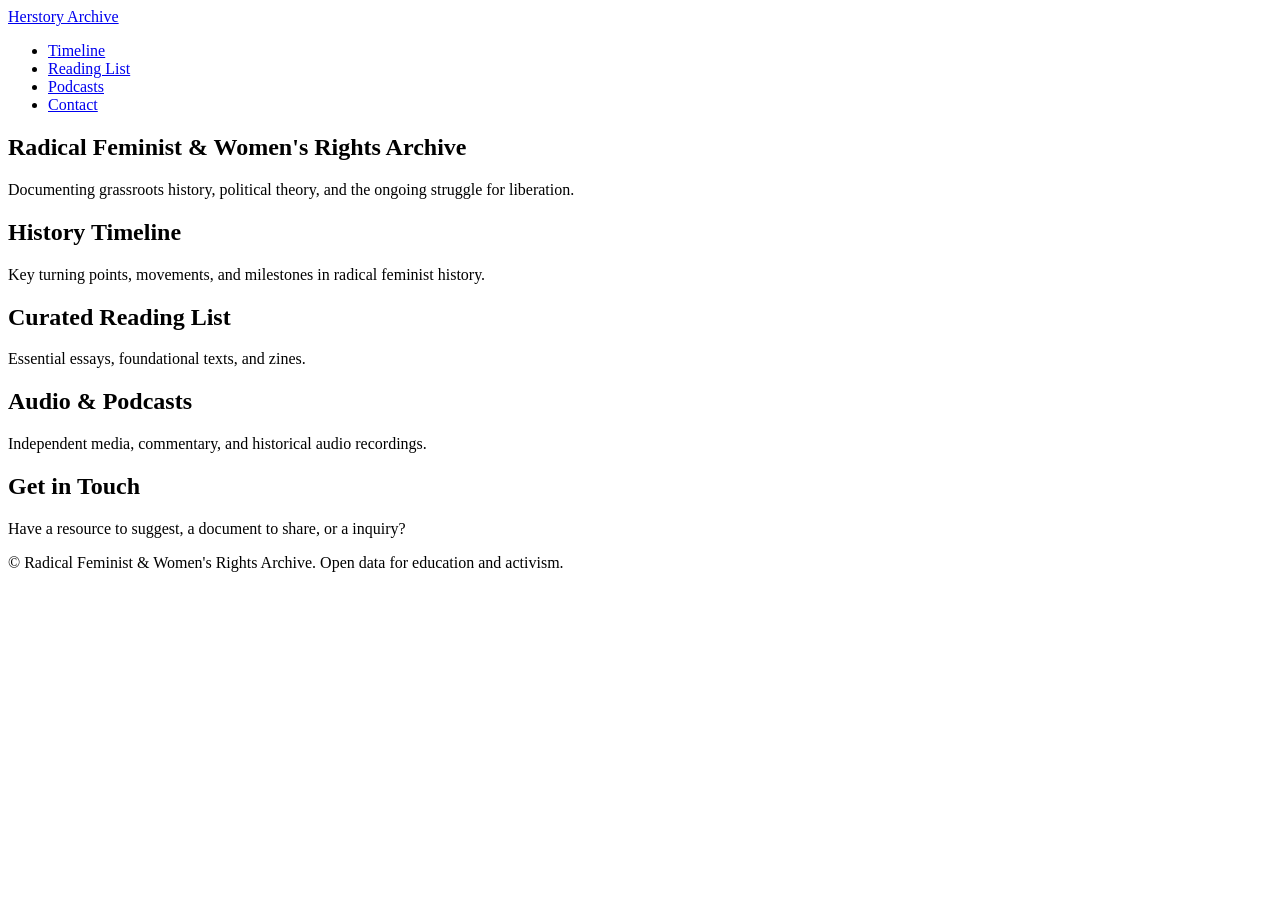
==== index.html @ 82f98882 "Create index.html" ====
<!DOCTYPE html>
<html lang="en">
<head>
  <meta charset="UTF-8">
  <meta name="viewport" content="width=device-width, initial-scale=1.0">
  <title>Radical Feminist & Women's Rights Archive</title>
  <link rel="stylesheet" href="style.css">
  <!-- Google Fonts for Typography -->
  <link rel="preconnect" href="https://fonts.googleapis.com">
  <link rel="preconnect" href="https://fonts.gstatic.com" crossorigin>
  <link href="https://fonts.googleapis.com/css2?family=Merriweather:ital,wght@0,300;0,700;1,300&family=Source+Sans+3:wght@400;600;700&display=swap" rel="stylesheet">
</head>
<body>

  <!-- Navigation Bar -->
  <header class="navbar">
    <div class="nav-container">
      <a href="#home" class="logo">Herstory Archive</a>
      <nav>
        <ul class="nav-links">
          <li><a href="#timeline">Timeline</a></li>
          <li><a href="#reading-list">Reading List</a></li>
          <li><a href="#podcasts">Podcasts</a></li>
          <li><a href="#contact">Contact</a></li>
        </ul>
      </nav>
    </div>
  </header>

  <!-- Hero / Intro Banner -->
  <section id="home" class="hero">
    <div class="hero-content">
      <h1>Radical Feminist & Women's Rights Archive</h1>
      <p class="subtitle">Documenting grassroots history, political theory, and the ongoing struggle for liberation.</p>
    </div>
  </section>

  <!-- Main Content Container -->
  <main class="container">

    <!-- Timeline Section Placeholder -->
    <section id="timeline" class="archive-section">
      <h2>History Timeline</h2>
      <p class="section-desc">Key turning points, movements, and milestones in radical feminist history.</p>
      <div id="timeline-content">
        <!-- Timeline items will go here in Part 3 -->
      </div>
    </section>

    <!-- Reading List Section Placeholder -->
    <section id="reading-list" class="archive-section">
      <h2>Curated Reading List</h2>
      <p class="section-desc">Essential essays, foundational texts, and zines.</p>
      <div id="reading-content">
        <!-- Reading list items will go here in Part 4 -->
      </div>
    </section>

    <!-- Podcasts Section Placeholder -->
    <section id="podcasts" class="archive-section">
      <h2>Audio & Podcasts</h2>
      <p class="section-desc">Independent media, commentary, and historical audio recordings.</p>
      <div id="podcast-content">
        <!-- Podcast items will go here in Part 4 -->
      </div>
    </section>

    <!-- Contact Section Placeholder -->
    <section id="contact" class="archive-section">
      <h2>Get in Touch</h2>
      <p class="section-desc">Have a resource to suggest, a document to share, or a inquiry?</p>
      <div id="contact-content">
        <!-- Contact form will go here in Part 5 -->
      </div>
    </section>

  </main>

  <!-- Footer -->
  <footer class="footer">
    <p>&copy; Radical Feminist & Women's Rights Archive. Open data for education and activism.</p>
  </footer>

</body>
</html>
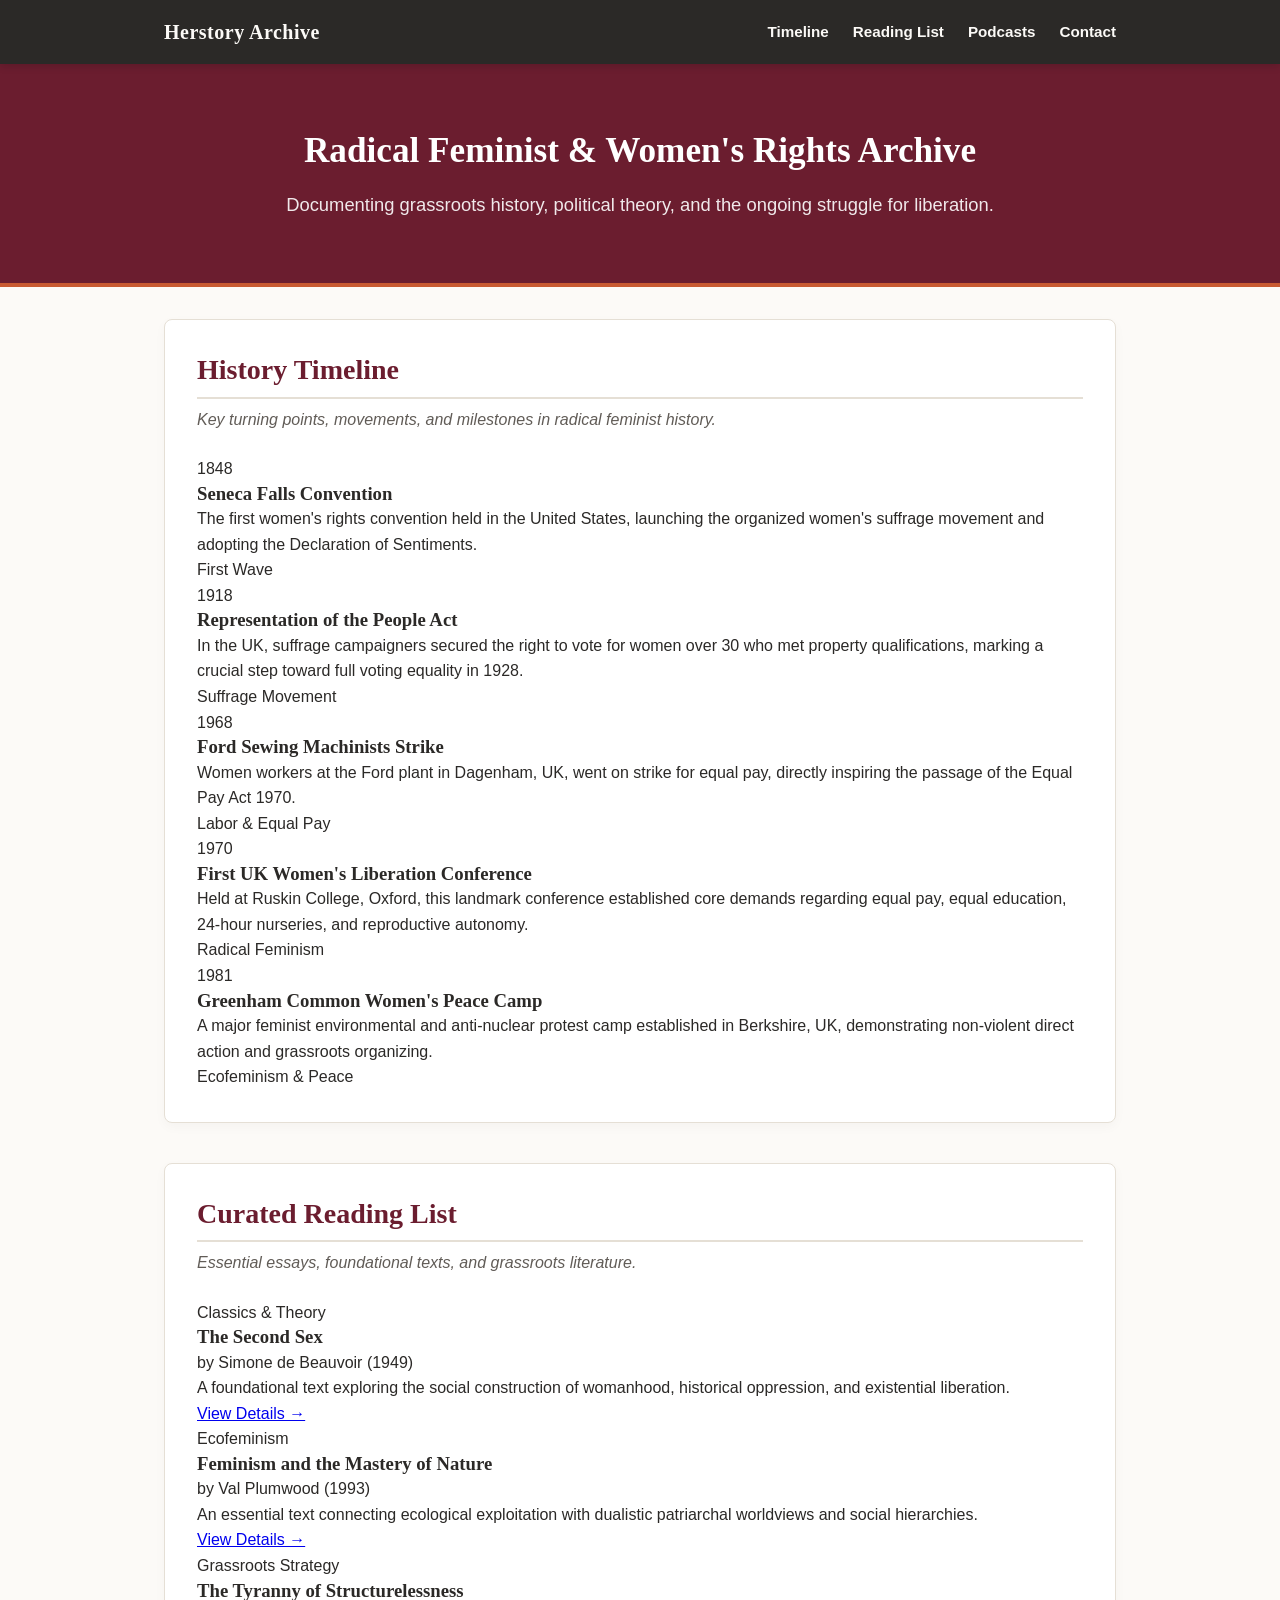
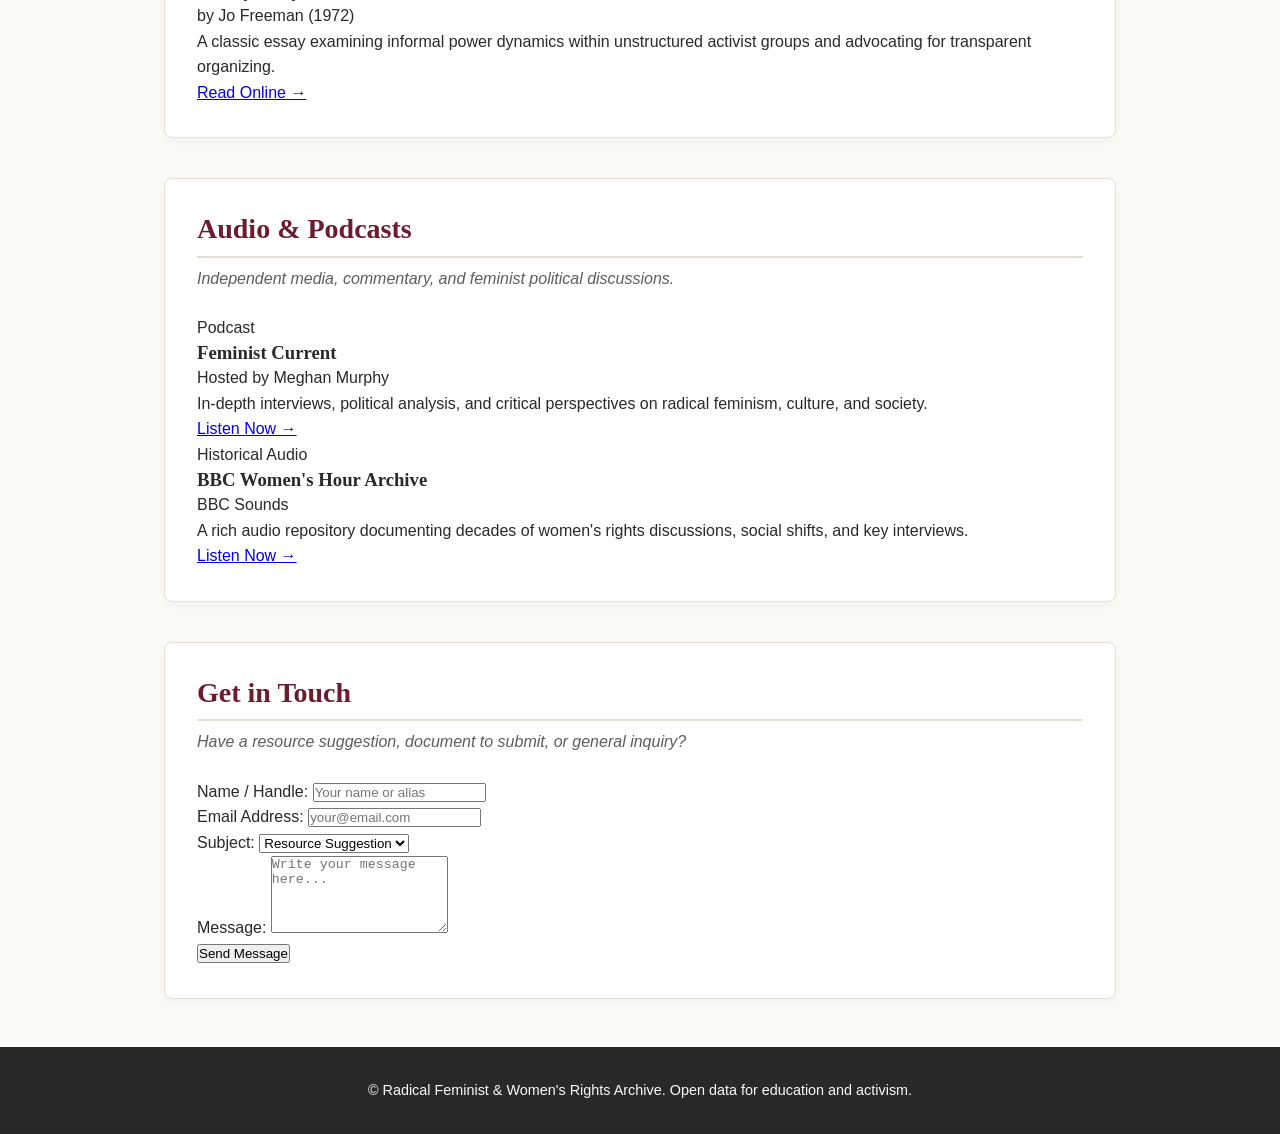
==== commit 9291283b: "Update index.html" ====
--- a/index.html
+++ b/index.html
@@ -38,39 +38,156 @@
   <!-- Main Content Container -->
   <main class="container">
 
-    <!-- Timeline Section Placeholder -->
+    <!-- PART 3: Timeline Section -->
     <section id="timeline" class="archive-section">
       <h2>History Timeline</h2>
       <p class="section-desc">Key turning points, movements, and milestones in radical feminist history.</p>
+      
       <div id="timeline-content">
-        <!-- Timeline items will go here in Part 3 -->
-      </div>
-    </section>
-
-    <!-- Reading List Section Placeholder -->
+        <div class="timeline">
+
+          <div class="timeline-item">
+            <div class="timeline-date">1848</div>
+            <div class="timeline-body">
+              <h3>Seneca Falls Convention</h3>
+              <p>The first women's rights convention held in the United States, launching the organized women's suffrage movement and adopting the Declaration of Sentiments.</p>
+              <span class="timeline-tag">First Wave</span>
+            </div>
+          </div>
+
+          <div class="timeline-item">
+            <div class="timeline-date">1918</div>
+            <div class="timeline-body">
+              <h3>Representation of the People Act</h3>
+              <p>In the UK, suffrage campaigners secured the right to vote for women over 30 who met property qualifications, marking a crucial step toward full voting equality in 1928.</p>
+              <span class="timeline-tag">Suffrage Movement</span>
+            </div>
+          </div>
+
+          <div class="timeline-item">
+            <div class="timeline-date">1968</div>
+            <div class="timeline-body">
+              <h3>Ford Sewing Machinists Strike</h3>
+              <p>Women workers at the Ford plant in Dagenham, UK, went on strike for equal pay, directly inspiring the passage of the Equal Pay Act 1970.</p>
+              <span class="timeline-tag">Labor & Equal Pay</span>
+            </div>
+          </div>
+
+          <div class="timeline-item">
+            <div class="timeline-date">1970</div>
+            <div class="timeline-body">
+              <h3>First UK Women's Liberation Conference</h3>
+              <p>Held at Ruskin College, Oxford, this landmark conference established core demands regarding equal pay, equal education, 24-hour nurseries, and reproductive autonomy.</p>
+              <span class="timeline-tag">Radical Feminism</span>
+            </div>
+          </div>
+
+          <div class="timeline-item">
+            <div class="timeline-date">1981</div>
+            <div class="timeline-body">
+              <h3>Greenham Common Women's Peace Camp</h3>
+              <p>A major feminist environmental and anti-nuclear protest camp established in Berkshire, UK, demonstrating non-violent direct action and grassroots organizing.</p>
+              <span class="timeline-tag">Ecofeminism & Peace</span>
+            </div>
+          </div>
+
+        </div>
+      </div>
+    </section>
+
+    <!-- PART 4A: Reading List Section -->
     <section id="reading-list" class="archive-section">
       <h2>Curated Reading List</h2>
-      <p class="section-desc">Essential essays, foundational texts, and zines.</p>
-      <div id="reading-content">
-        <!-- Reading list items will go here in Part 4 -->
-      </div>
-    </section>
-
-    <!-- Podcasts Section Placeholder -->
+      <p class="section-desc">Essential essays, foundational texts, and grassroots literature.</p>
+      
+      <div id="reading-content" class="card-grid">
+
+        <div class="resource-card">
+          <span class="card-category">Classics & Theory</span>
+          <h3>The Second Sex</h3>
+          <p class="author">by Simone de Beauvoir (1949)</p>
+          <p class="card-text">A foundational text exploring the social construction of womanhood, historical oppression, and existential liberation.</p>
+          <a href="#" class="card-link">View Details &rarr;</a>
+        </div>
+
+        <div class="resource-card">
+          <span class="card-category">Ecofeminism</span>
+          <h3>Feminism and the Mastery of Nature</h3>
+          <p class="author">by Val Plumwood (1993)</p>
+          <p class="card-text">An essential text connecting ecological exploitation with dualistic patriarchal worldviews and social hierarchies.</p>
+          <a href="#" class="card-link">View Details &rarr;</a>
+        </div>
+
+        <div class="resource-card">
+          <span class="card-category">Grassroots Strategy</span>
+          <h3>The Tyranny of Structurelessness</h3>
+          <p class="author">by Jo Freeman (1972)</p>
+          <p class="card-text">A classic essay examining informal power dynamics within unstructured activist groups and advocating for transparent organizing.</p>
+          <a href="#" class="card-link">Read Online &rarr;</a>
+        </div>
+
+      </div>
+    </section>
+
+    <!-- PART 4B: Podcasts Section -->
     <section id="podcasts" class="archive-section">
       <h2>Audio & Podcasts</h2>
-      <p class="section-desc">Independent media, commentary, and historical audio recordings.</p>
-      <div id="podcast-content">
-        <!-- Podcast items will go here in Part 4 -->
-      </div>
-    </section>
-
-    <!-- Contact Section Placeholder -->
+      <p class="section-desc">Independent media, commentary, and feminist political discussions.</p>
+      
+      <div id="podcast-content" class="card-grid">
+
+        <div class="resource-card">
+          <span class="card-category">Podcast</span>
+          <h3>Feminist Current</h3>
+          <p class="author">Hosted by Meghan Murphy</p>
+          <p class="card-text">In-depth interviews, political analysis, and critical perspectives on radical feminism, culture, and society.</p>
+          <a href="https://www.feministcurrent.com/" target="_blank" rel="noopener" class="card-link">Listen Now &rarr;</a>
+        </div>
+
+        <div class="resource-card">
+          <span class="card-category">Historical Audio</span>
+          <h3>BBC Women's Hour Archive</h3>
+          <p class="author">BBC Sounds</p>
+          <p class="card-text">A rich audio repository documenting decades of women's rights discussions, social shifts, and key interviews.</p>
+          <a href="https://www.bbc.co.uk/programmes/b007qlvb" target="_blank" rel="noopener" class="card-link">Listen Now &rarr;</a>
+        </div>
+
+      </div>
+    </section>
+
+    <!-- PART 5: Contact Section -->
     <section id="contact" class="archive-section">
       <h2>Get in Touch</h2>
-      <p class="section-desc">Have a resource to suggest, a document to share, or a inquiry?</p>
+      <p class="section-desc">Have a resource suggestion, document to submit, or general inquiry?</p>
+      
       <div id="contact-content">
-        <!-- Contact form will go here in Part 5 -->
+        <form class="contact-form" action="https://formspree.io/f/YOUR_FORM_ID" method="POST">
+          <div class="form-group">
+            <label for="name">Name / Handle:</label>
+            <input type="text" id="name" name="name" placeholder="Your name or alias" required>
+          </div>
+
+          <div class="form-group">
+            <label for="email">Email Address:</label>
+            <input type="email" id="email" name="_replyto" placeholder="your@email.com" required>
+          </div>
+
+          <div class="form-group">
+            <label for="subject">Subject:</label>
+            <select id="subject" name="subject">
+              <option value="Resource Suggestion">Resource Suggestion</option>
+              <option value="Timeline Addition">Timeline Addition</option>
+              <option value="General Inquiry">General Inquiry</option>
+            </select>
+          </div>
+
+          <div class="form-group">
+            <label for="message">Message:</label>
+            <textarea id="message" name="message" rows="5" placeholder="Write your message here..." required></textarea>
+          </div>
+
+          <button type="submit" class="submit-btn">Send Message</button>
+        </form>
       </div>
     </section>
 
--- a/style.css
+++ b/style.css
@@ -0,0 +1,184 @@
+/* ==========================================
+   1. GLOBAL STYLES & VARIABLES
+   ========================================== */
+:root {
+  --bg-color: #fcfaf7;          /* Soft paper off-white */
+  --card-bg: #ffffff;          /* Pure white for content cards */
+  --text-main: #2b2927;        /* Deep charcoal for readable text */
+  --text-muted: #615c57;       /* Soft dark gray for subtitles */
+  --accent-burgundy: #6b1d2f;   /* Rich burgundy primary color */
+  --accent-terracotta: #c85a32; /* Warm terracotta highlight */
+  --border-color: #e5dfd5;     /* Light warm gray border */
+  --nav-bg: #2b2927;           /* Dark header background */
+  --nav-text: #fcfaf7;         /* Header text color */
+  --max-width: 1000px;
+}
+
+* {
+  box-sizing: border-box;
+  margin: 0;
+  padding: 0;
+}
+
+html {
+  scroll-behavior: smooth;
+  font-size: 16px;
+}
+
+body {
+  font-family: 'Source Sans 3', sans-serif;
+  background-color: var(--bg-color);
+  color: var(--text-main);
+  line-height: 1.6;
+}
+
+h1, h2, h3, h4 {
+  font-family: 'Merriweather', serif;
+  color: var(--text-main);
+  line-height: 1.3;
+}
+
+/* ==========================================
+   2. NAVBAR
+   ========================================== */
+.navbar {
+  position: sticky;
+  top: 0;
+  background-color: var(--nav-bg);
+  z-index: 1000;
+  box-shadow: 0 2px 8px rgba(0, 0, 0, 0.15);
+}
+
+.nav-container {
+  max-width: var(--max-width);
+  margin: 0 auto;
+  display: flex;
+  justify-content: space-between;
+  align-items: center;
+  padding: 1rem 1.5rem;
+}
+
+.logo {
+  font-family: 'Merriweather', serif;
+  font-size: 1.25rem;
+  font-weight: 700;
+  color: var(--nav-text);
+  text-decoration: none;
+  letter-spacing: 0.5px;
+}
+
+.logo:hover {
+  color: var(--accent-terracotta);
+}
+
+.nav-links {
+  display: flex;
+  list-style: none;
+  gap: 1.5rem;
+}
+
+.nav-links a {
+  color: var(--nav-text);
+  text-decoration: none;
+  font-weight: 600;
+  font-size: 0.95rem;
+  transition: color 0.2s ease;
+}
+
+.nav-links a:hover {
+  color: var(--accent-terracotta);
+}
+
+/* ==========================================
+   3. HERO SECTION
+   ========================================== */
+.hero {
+  background-color: var(--accent-burgundy);
+  color: #ffffff;
+  padding: 4rem 1.5rem;
+  text-align: center;
+  border-bottom: 4px solid var(--accent-terracotta);
+}
+
+.hero-content {
+  max-width: 800px;
+  margin: 0 auto;
+}
+
+.hero h1 {
+  color: #ffffff;
+  font-size: 2.2rem;
+  margin-bottom: 1rem;
+}
+
+.hero .subtitle {
+  font-size: 1.15rem;
+  font-weight: 300;
+  opacity: 0.9;
+}
+
+/* ==========================================
+   4. MAIN CONTAINER & SECTIONS
+   ========================================== */
+.container {
+  max-width: var(--max-width);
+  margin: 2rem auto;
+  padding: 0 1.5rem;
+}
+
+.archive-section {
+  background-color: var(--card-bg);
+  border: 1px solid var(--border-color);
+  border-radius: 8px;
+  padding: 2rem;
+  margin-bottom: 2.5rem;
+  box-shadow: 0 4px 12px rgba(0, 0, 0, 0.03);
+}
+
+.archive-section h2 {
+  font-size: 1.75rem;
+  color: var(--accent-burgundy);
+  margin-bottom: 0.5rem;
+  border-bottom: 2px solid var(--border-color);
+  padding-bottom: 0.5rem;
+}
+
+.section-desc {
+  color: var(--text-muted);
+  font-style: italic;
+  margin-bottom: 1.5rem;
+}
+
+/* ==========================================
+   5. FOOTER
+   ========================================== */
+.footer {
+  text-align: center;
+  padding: 2rem 1.5rem;
+  background-color: var(--nav-bg);
+  color: var(--nav-text);
+  font-size: 0.9rem;
+  margin-top: 3rem;
+}
+
+/* ==========================================
+   6. RESPONSIVE DESIGN (MOBILE)
+   ========================================== */
+@media (max-width: 600px) {
+  .nav-container {
+    flex-direction: column;
+    gap: 1rem;
+  }
+
+  .nav-links {
+    gap: 1rem;
+  }
+
+  .hero h1 {
+    font-size: 1.75rem;
+  }
+
+  .archive-section {
+    padding: 1.25rem;
+  }
+}
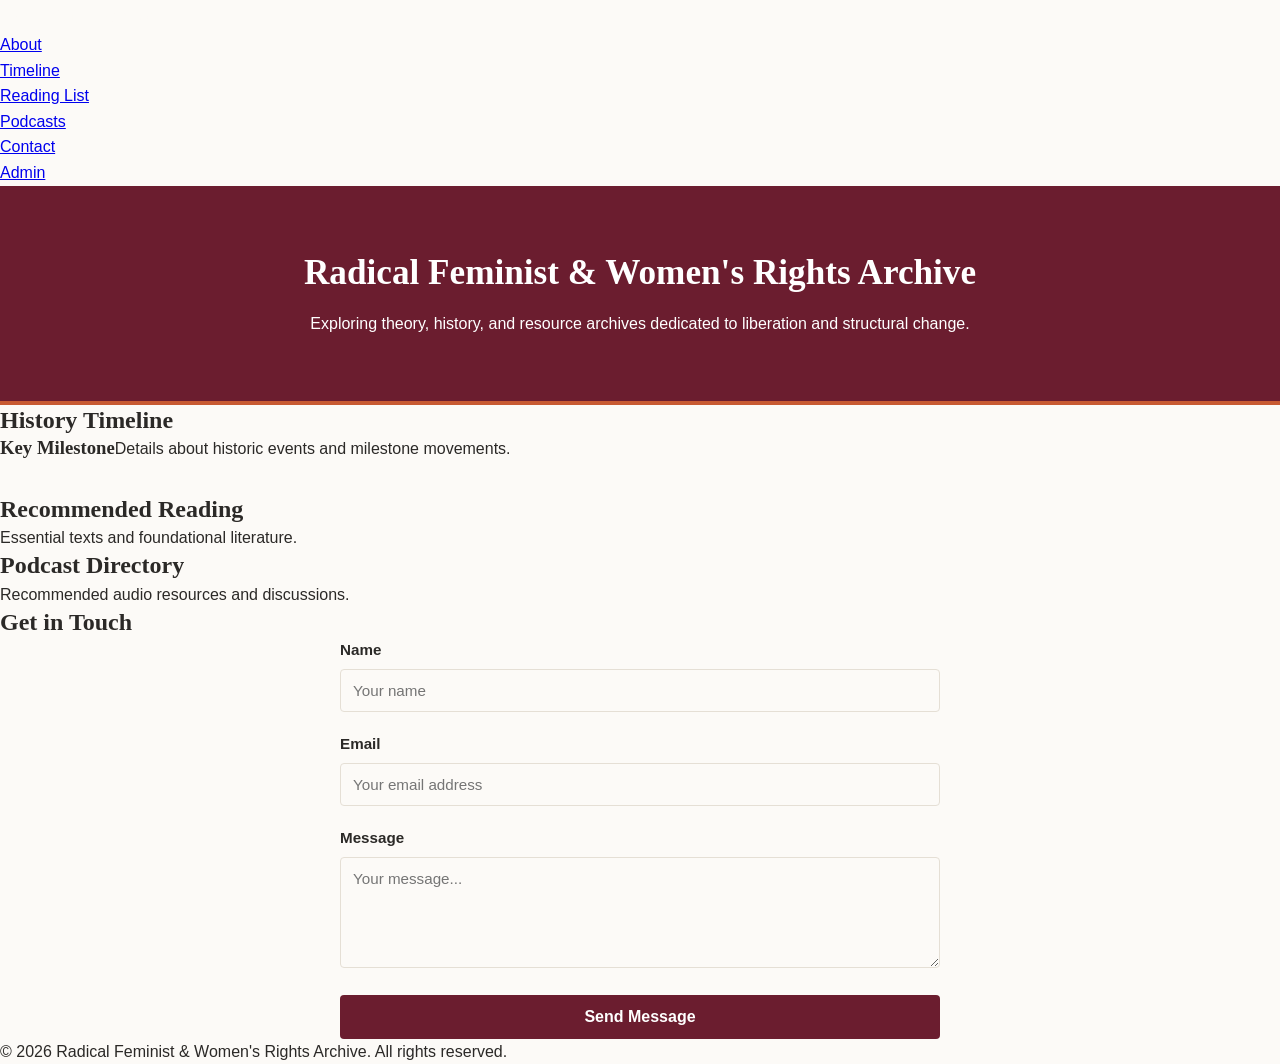
==== commit d463fb21: "Update index.html" ====
--- a/index.html
+++ b/index.html
@@ -5,197 +5,83 @@
   <meta name="viewport" content="width=device-width, initial-scale=1.0">
   <title>Radical Feminist & Women's Rights Archive</title>
   <link rel="stylesheet" href="style.css">
-  <!-- Google Fonts for Typography -->
-  <link rel="preconnect" href="https://fonts.googleapis.com">
-  <link rel="preconnect" href="https://fonts.gstatic.com" crossorigin>
-  <link href="https://fonts.googleapis.com/css2?family=Merriweather:ital,wght@0,300;0,700;1,300&family=Source+Sans+3:wght@400;600;700&display=swap" rel="stylesheet">
 </head>
 <body>
 
-  <!-- Navigation Bar -->
-  <header class="navbar">
-    <div class="nav-container">
-      <a href="#home" class="logo">Herstory Archive</a>
-      <nav>
-        <ul class="nav-links">
-          <li><a href="#timeline">Timeline</a></li>
-          <li><a href="#reading-list">Reading List</a></li>
-          <li><a href="#podcasts">Podcasts</a></li>
-          <li><a href="#contact">Contact</a></li>
-        </ul>
-      </nav>
-    </div>
+  <!-- Navigation -->
+  <header>
+    <nav>
+      <div class="logo">Feminist Archive</div>
+      <ul>
+        <li><a href="#about">About</a></li>
+        <li><a href="#timeline">Timeline</a></li>
+        <li><a href="#reading-list">Reading List</a></li>
+        <li><a href="#podcasts">Podcasts</a></li>
+        <li><a href="#contact">Contact</a></li>
+        <li><a href="/admin/">Admin</a></li>
+      </ul>
+    </nav>
   </header>
 
-  <!-- Hero / Intro Banner -->
-  <section id="home" class="hero">
-    <div class="hero-content">
+  <main>
+    <!-- Hero / About Section -->
+    <section id="about" class="hero">
       <h1>Radical Feminist & Women's Rights Archive</h1>
-      <p class="subtitle">Documenting grassroots history, political theory, and the ongoing struggle for liberation.</p>
-    </div>
-  </section>
+      <p>Exploring theory, history, and resource archives dedicated to liberation and structural change.</p>
+    </section>
 
-  <!-- Main Content Container -->
-  <main class="container">
-
-    <!-- PART 3: Timeline Section -->
-    <section id="timeline" class="archive-section">
+    <!-- Timeline Section -->
+    <section id="timeline">
       <h2>History Timeline</h2>
-      <p class="section-desc">Key turning points, movements, and milestones in radical feminist history.</p>
-      
-      <div id="timeline-content">
-        <div class="timeline">
-
-          <div class="timeline-item">
-            <div class="timeline-date">1848</div>
-            <div class="timeline-body">
-              <h3>Seneca Falls Convention</h3>
-              <p>The first women's rights convention held in the United States, launching the organized women's suffrage movement and adopting the Declaration of Sentiments.</p>
-              <span class="timeline-tag">First Wave</span>
-            </div>
-          </div>
-
-          <div class="timeline-item">
-            <div class="timeline-date">1918</div>
-            <div class="timeline-body">
-              <h3>Representation of the People Act</h3>
-              <p>In the UK, suffrage campaigners secured the right to vote for women over 30 who met property qualifications, marking a crucial step toward full voting equality in 1928.</p>
-              <span class="timeline-tag">Suffrage Movement</span>
-            </div>
-          </div>
-
-          <div class="timeline-item">
-            <div class="timeline-date">1968</div>
-            <div class="timeline-body">
-              <h3>Ford Sewing Machinists Strike</h3>
-              <p>Women workers at the Ford plant in Dagenham, UK, went on strike for equal pay, directly inspiring the passage of the Equal Pay Act 1970.</p>
-              <span class="timeline-tag">Labor & Equal Pay</span>
-            </div>
-          </div>
-
-          <div class="timeline-item">
-            <div class="timeline-date">1970</div>
-            <div class="timeline-body">
-              <h3>First UK Women's Liberation Conference</h3>
-              <p>Held at Ruskin College, Oxford, this landmark conference established core demands regarding equal pay, equal education, 24-hour nurseries, and reproductive autonomy.</p>
-              <span class="timeline-tag">Radical Feminism</span>
-            </div>
-          </div>
-
-          <div class="timeline-item">
-            <div class="timeline-date">1981</div>
-            <div class="timeline-body">
-              <h3>Greenham Common Women's Peace Camp</h3>
-              <p>A major feminist environmental and anti-nuclear protest camp established in Berkshire, UK, demonstrating non-violent direct action and grassroots organizing.</p>
-              <span class="timeline-tag">Ecofeminism & Peace</span>
-            </div>
-          </div>
-
-        </div>
+      <div class="timeline-container">
+        <!-- Add your timeline entries here -->
+        <article class="timeline-item">
+          <h3>Key Milestone</h3>
+          <p>Details about historic events and milestone movements.</p>
+        </article>
       </div>
     </section>
 
-    <!-- PART 4A: Reading List Section -->
-    <section id="reading-list" class="archive-section">
-      <h2>Curated Reading List</h2>
-      <p class="section-desc">Essential essays, foundational texts, and grassroots literature.</p>
-      
-      <div id="reading-content" class="card-grid">
+    <!-- Reading List Section -->
+    <section id="reading-list">
+      <h2>Recommended Reading</h2>
+      <ul>
+        <li>Essential texts and foundational literature.</li>
+      </ul>
+    </section>
 
-        <div class="resource-card">
-          <span class="card-category">Classics & Theory</span>
-          <h3>The Second Sex</h3>
-          <p class="author">by Simone de Beauvoir (1949)</p>
-          <p class="card-text">A foundational text exploring the social construction of womanhood, historical oppression, and existential liberation.</p>
-          <a href="#" class="card-link">View Details &rarr;</a>
+    <!-- Podcasts Section -->
+    <section id="podcasts">
+      <h2>Podcast Directory</h2>
+      <p>Recommended audio resources and discussions.</p>
+    </section>
+
+    <!-- Contact Form Section -->
+    <section id="contact">
+      <h2>Get in Touch</h2>
+      <form action="https://formspree.io/f/xgoglkqk" method="POST" class="contact-form">
+        <div class="form-group">
+          <label for="name">Name</label>
+          <input type="text" id="name" name="name" required placeholder="Your name">
         </div>
 
-        <div class="resource-card">
-          <span class="card-category">Ecofeminism</span>
-          <h3>Feminism and the Mastery of Nature</h3>
-          <p class="author">by Val Plumwood (1993)</p>
-          <p class="card-text">An essential text connecting ecological exploitation with dualistic patriarchal worldviews and social hierarchies.</p>
-          <a href="#" class="card-link">View Details &rarr;</a>
+        <div class="form-group">
+          <label for="email">Email</label>
+          <input type="email" id="email" name="_replyto" required placeholder="Your email address">
         </div>
 
-        <div class="resource-card">
-          <span class="card-category">Grassroots Strategy</span>
-          <h3>The Tyranny of Structurelessness</h3>
-          <p class="author">by Jo Freeman (1972)</p>
-          <p class="card-text">A classic essay examining informal power dynamics within unstructured activist groups and advocating for transparent organizing.</p>
-          <a href="#" class="card-link">Read Online &rarr;</a>
+        <div class="form-group">
+          <label for="message">Message</label>
+          <textarea id="message" name="message" rows="5" required placeholder="Your message..."></textarea>
         </div>
 
-      </div>
+        <button type="submit" class="submit-btn">Send Message</button>
+      </form>
     </section>
-
-    <!-- PART 4B: Podcasts Section -->
-    <section id="podcasts" class="archive-section">
-      <h2>Audio & Podcasts</h2>
-      <p class="section-desc">Independent media, commentary, and feminist political discussions.</p>
-      
-      <div id="podcast-content" class="card-grid">
-
-        <div class="resource-card">
-          <span class="card-category">Podcast</span>
-          <h3>Feminist Current</h3>
-          <p class="author">Hosted by Meghan Murphy</p>
-          <p class="card-text">In-depth interviews, political analysis, and critical perspectives on radical feminism, culture, and society.</p>
-          <a href="https://www.feministcurrent.com/" target="_blank" rel="noopener" class="card-link">Listen Now &rarr;</a>
-        </div>
-
-        <div class="resource-card">
-          <span class="card-category">Historical Audio</span>
-          <h3>BBC Women's Hour Archive</h3>
-          <p class="author">BBC Sounds</p>
-          <p class="card-text">A rich audio repository documenting decades of women's rights discussions, social shifts, and key interviews.</p>
-          <a href="https://www.bbc.co.uk/programmes/b007qlvb" target="_blank" rel="noopener" class="card-link">Listen Now &rarr;</a>
-        </div>
-
-      </div>
-    </section>
-
-    <!-- PART 5: Contact Section -->
-    <section id="contact" class="archive-section">
-      <h2>Get in Touch</h2>
-      <p class="section-desc">Have a resource suggestion, document to submit, or general inquiry?</p>
-      
-      <div id="contact-content">
-        <form class="contact-form" action="https://formspree.io/f/YOUR_FORM_ID" method="POST">
-          <div class="form-group">
-            <label for="name">Name / Handle:</label>
-            <input type="text" id="name" name="name" placeholder="Your name or alias" required>
-          </div>
-
-          <div class="form-group">
-            <label for="email">Email Address:</label>
-            <input type="email" id="email" name="_replyto" placeholder="your@email.com" required>
-          </div>
-
-          <div class="form-group">
-            <label for="subject">Subject:</label>
-            <select id="subject" name="subject">
-              <option value="Resource Suggestion">Resource Suggestion</option>
-              <option value="Timeline Addition">Timeline Addition</option>
-              <option value="General Inquiry">General Inquiry</option>
-            </select>
-          </div>
-
-          <div class="form-group">
-            <label for="message">Message:</label>
-            <textarea id="message" name="message" rows="5" placeholder="Write your message here..." required></textarea>
-          </div>
-
-          <button type="submit" class="submit-btn">Send Message</button>
-        </form>
-      </div>
-    </section>
-
   </main>
 
-  <!-- Footer -->
-  <footer class="footer">
-    <p>&copy; Radical Feminist & Women's Rights Archive. Open data for education and activism.</p>
+  <footer>
+    <p>&copy; 2026 Radical Feminist & Women's Rights Archive. All rights reserved.</p>
   </footer>
 
 </body>
--- a/style.css
+++ b/style.css
@@ -150,7 +150,215 @@
 }
 
 /* ==========================================
-   5. FOOTER
+   5. TIMELINE SECTION STYLES
+   ========================================== */
+.timeline {
+  position: relative;
+  padding: 1rem 0;
+}
+
+/* Vertical line connecting timeline cards */
+.timeline::before {
+  content: '';
+  position: absolute;
+  top: 0;
+  bottom: 0;
+  left: 120px;
+  width: 3px;
+  background-color: var(--border-color);
+}
+
+.timeline-item {
+  position: relative;
+  display: flex;
+  margin-bottom: 2rem;
+  align-items: flex-start;
+}
+
+.timeline-date {
+  width: 100px;
+  font-family: 'Merriweather', serif;
+  font-weight: 700;
+  font-size: 1.1rem;
+  color: var(--accent-burgundy);
+  text-align: right;
+  padding-right: 1.5rem;
+  flex-shrink: 0;
+  margin-top: 0.25rem;
+}
+
+.timeline-body {
+  position: relative;
+  background-color: var(--bg-color);
+  border: 1px solid var(--border-color);
+  border-radius: 6px;
+  padding: 1.25rem;
+  margin-left: 2rem;
+  flex-grow: 1;
+}
+
+/* Circle marker on line */
+.timeline-body::before {
+  content: '';
+  position: absolute;
+  left: -2.35rem;
+  top: 1.2rem;
+  width: 12px;
+  height: 12px;
+  border-radius: 50%;
+  background-color: var(--accent-terracotta);
+  border: 3px solid var(--card-bg);
+}
+
+.timeline-body h3 {
+  font-size: 1.2rem;
+  margin-bottom: 0.5rem;
+  color: var(--text-main);
+}
+
+.timeline-body p {
+  font-size: 0.95rem;
+  color: var(--text-main);
+  margin-bottom: 0.75rem;
+}
+
+.timeline-tag {
+  display: inline-block;
+  background-color: rgba(107, 29, 47, 0.08);
+  color: var(--accent-burgundy);
+  font-size: 0.75rem;
+  font-weight: 700;
+  padding: 0.2rem 0.6rem;
+  border-radius: 12px;
+  text-transform: uppercase;
+  letter-spacing: 0.5px;
+}
+
+/* ==========================================
+   6. CARDS GRID (READING LIST & PODCASTS)
+   ========================================== */
+.card-grid {
+  display: grid;
+  grid-template-columns: repeat(auto-fit, minmax(280px, 1fr));
+  gap: 1.5rem;
+}
+
+.resource-card {
+  background-color: var(--bg-color);
+  border: 1px solid var(--border-color);
+  border-radius: 6px;
+  padding: 1.25rem;
+  display: flex;
+  flex-direction: column;
+  justify-content: space-between;
+  transition: transform 0.2s ease, box-shadow 0.2s ease;
+}
+
+.resource-card:hover {
+  transform: translateY(-2px);
+  box-shadow: 0 4px 10px rgba(0, 0, 0, 0.06);
+}
+
+.card-category {
+  font-size: 0.75rem;
+  font-weight: 700;
+  color: var(--accent-terracotta);
+  text-transform: uppercase;
+  letter-spacing: 0.5px;
+  margin-bottom: 0.25rem;
+}
+
+.resource-card h3 {
+  font-size: 1.15rem;
+  color: var(--text-main);
+  margin-bottom: 0.2rem;
+}
+
+.resource-card .author {
+  font-size: 0.85rem;
+  color: var(--text-muted);
+  font-style: italic;
+  margin-bottom: 0.75rem;
+}
+
+.resource-card .card-text {
+  font-size: 0.9rem;
+  color: var(--text-main);
+  margin-bottom: 1rem;
+}
+
+.card-link {
+  color: var(--accent-burgundy);
+  font-weight: 700;
+  font-size: 0.9rem;
+  text-decoration: none;
+}
+
+.card-link:hover {
+  text-decoration: underline;
+}
+
+/* ==========================================
+   7. CONTACT FORM STYLES
+   ========================================== */
+.contact-form {
+  max-width: 600px;
+  margin: 0 auto;
+}
+
+.form-group {
+  margin-bottom: 1.25rem;
+}
+
+.form-group label {
+  display: block;
+  font-weight: 600;
+  font-size: 0.95rem;
+  margin-bottom: 0.4rem;
+  color: var(--text-main);
+}
+
+.form-group input,
+.form-group select,
+.form-group textarea {
+  width: 100%;
+  padding: 0.75rem;
+  font-family: 'Source Sans 3', sans-serif;
+  font-size: 0.95rem;
+  border: 1px solid var(--border-color);
+  border-radius: 4px;
+  background-color: var(--bg-color);
+  color: var(--text-main);
+}
+
+.form-group input:focus,
+.form-group select:focus,
+.form-group textarea:focus {
+  outline: none;
+  border-color: var(--accent-burgundy);
+  box-shadow: 0 0 0 2px rgba(107, 29, 47, 0.15);
+}
+
+.submit-btn {
+  background-color: var(--accent-burgundy);
+  color: #ffffff;
+  font-family: 'Source Sans 3', sans-serif;
+  font-size: 1rem;
+  font-weight: 700;
+  border: none;
+  padding: 0.8rem 1.5rem;
+  border-radius: 4px;
+  cursor: pointer;
+  transition: background-color 0.2s ease;
+  width: 100%;
+}
+
+.submit-btn:hover {
+  background-color: var(--accent-terracotta);
+}
+
+/* ==========================================
+   8. FOOTER
    ========================================== */
 .footer {
   text-align: center;
@@ -162,9 +370,9 @@
 }
 
 /* ==========================================
-   6. RESPONSIVE DESIGN (MOBILE)
-   ========================================== */
-@media (max-width: 600px) {
+   9. RESPONSIVE DESIGN (MOBILE)
+   ========================================== */
+@media (max-width: 650px) {
   .nav-container {
     flex-direction: column;
     gap: 1rem;
@@ -181,4 +389,28 @@
   .archive-section {
     padding: 1.25rem;
   }
-}
+
+  .timeline::before {
+    left: 15px;
+  }
+
+  .timeline-item {
+    flex-direction: column;
+  }
+
+  .timeline-date {
+    width: auto;
+    text-align: left;
+    padding-left: 2rem;
+    margin-bottom: 0.5rem;
+  }
+
+  .timeline-body {
+    margin-left: 2rem;
+  }
+
+  .timeline-body::before {
+    left: -2.35rem;
+    top: -1.75rem;
+  }
+}
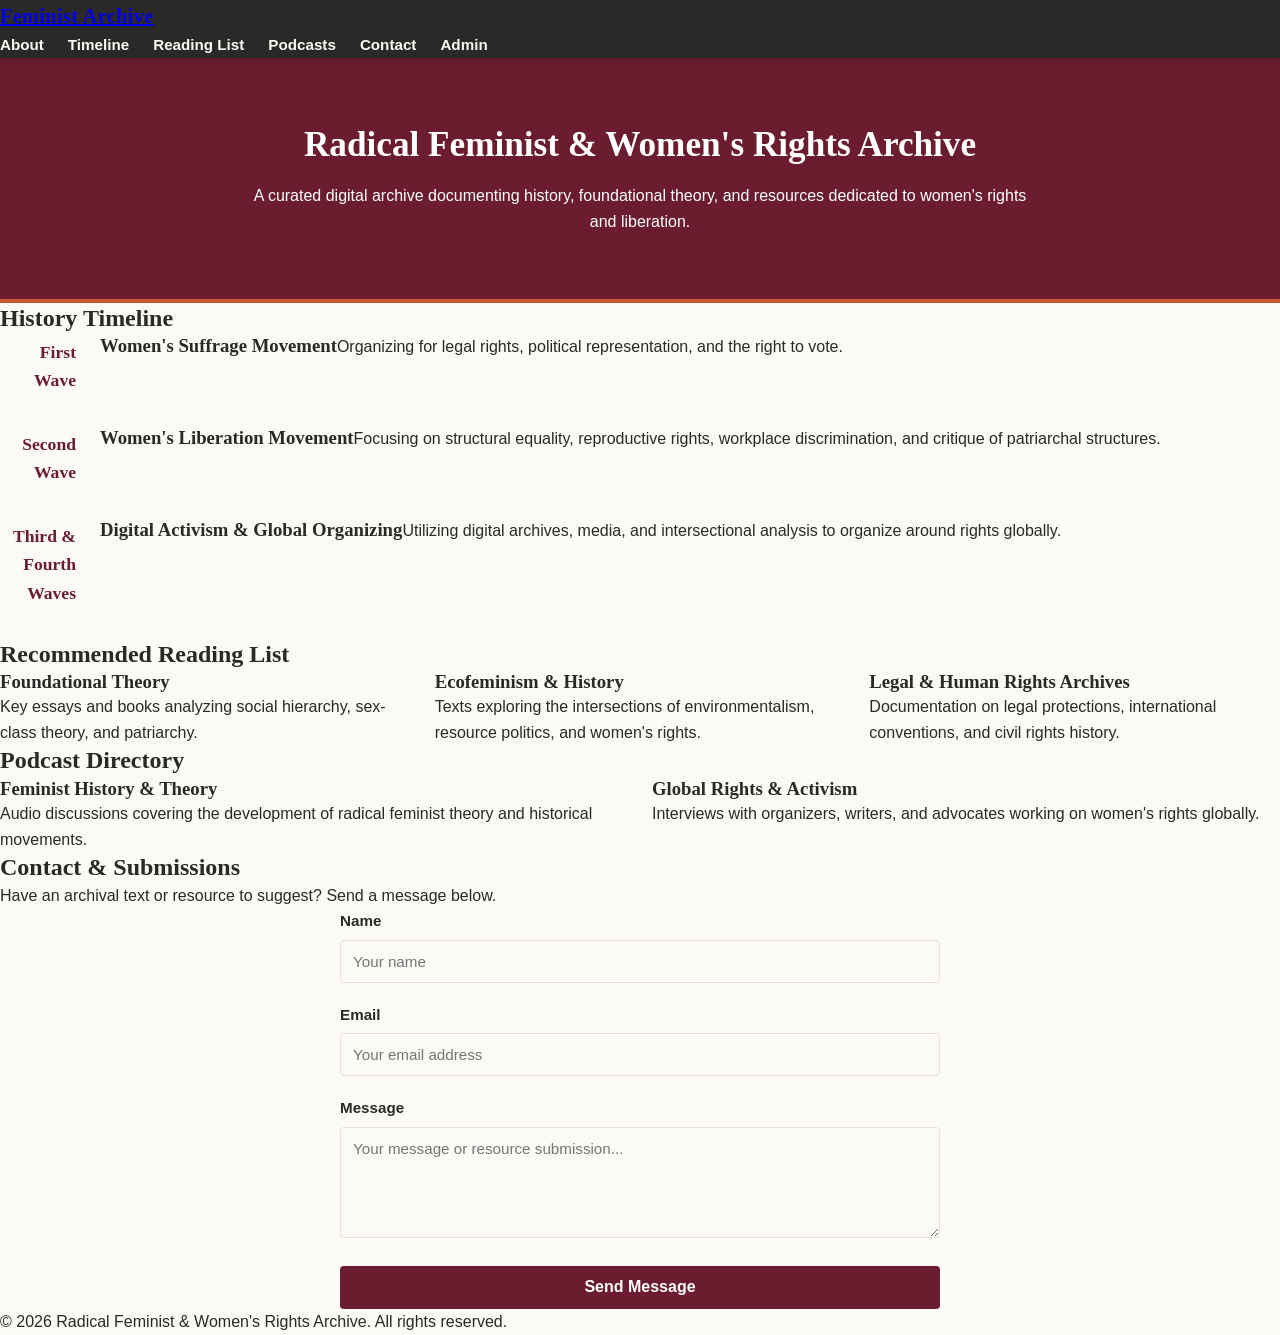
==== commit c1e3d390: "Update index.html" ====
--- a/index.html
+++ b/index.html
@@ -8,11 +8,13 @@
 </head>
 <body>
 
-  <!-- Navigation -->
+  <!-- Navigation Bar -->
   <header>
-    <nav>
-      <div class="logo">Feminist Archive</div>
-      <ul>
+    <nav class="navbar">
+      <div class="logo">
+        <a href="#about">Feminist Archive</a>
+      </div>
+      <ul class="nav-links">
         <li><a href="#about">About</a></li>
         <li><a href="#timeline">Timeline</a></li>
         <li><a href="#reading-list">Reading List</a></li>
@@ -26,39 +28,84 @@
   <main>
     <!-- Hero / About Section -->
     <section id="about" class="hero">
-      <h1>Radical Feminist & Women's Rights Archive</h1>
-      <p>Exploring theory, history, and resource archives dedicated to liberation and structural change.</p>
+      <div class="hero-content">
+        <h1>Radical Feminist & Women's Rights Archive</h1>
+        <p>A curated digital archive documenting history, foundational theory, and resources dedicated to women's rights and liberation.</p>
+      </div>
     </section>
 
-    <!-- Timeline Section -->
-    <section id="timeline">
+    <!-- History Timeline Section -->
+    <section id="timeline" class="content-section">
       <h2>History Timeline</h2>
       <div class="timeline-container">
-        <!-- Add your timeline entries here -->
+        
         <article class="timeline-item">
-          <h3>Key Milestone</h3>
-          <p>Details about historic events and milestone movements.</p>
+          <span class="timeline-date">First Wave</span>
+          <h3>Women's Suffrage Movement</h3>
+          <p>Organizing for legal rights, political representation, and the right to vote.</p>
         </article>
+
+        <article class="timeline-item">
+          <span class="timeline-date">Second Wave</span>
+          <h3>Women's Liberation Movement</h3>
+          <p>Focusing on structural equality, reproductive rights, workplace discrimination, and critique of patriarchal structures.</p>
+        </article>
+
+        <article class="timeline-item">
+          <span class="timeline-date">Third & Fourth Waves</span>
+          <h3>Digital Activism & Global Organizing</h3>
+          <p>Utilizing digital archives, media, and intersectional analysis to organize around rights globally.</p>
+        </article>
+
       </div>
     </section>
 
     <!-- Reading List Section -->
-    <section id="reading-list">
-      <h2>Recommended Reading</h2>
-      <ul>
-        <li>Essential texts and foundational literature.</li>
-      </ul>
+    <section id="reading-list" class="content-section">
+      <h2>Recommended Reading List</h2>
+      <div class="card-grid">
+        
+        <div class="card">
+          <h3>Foundational Theory</h3>
+          <p>Key essays and books analyzing social hierarchy, sex-class theory, and patriarchy.</p>
+        </div>
+
+        <div class="card">
+          <h3>Ecofeminism & History</h3>
+          <p>Texts exploring the intersections of environmentalism, resource politics, and women's rights.</p>
+        </div>
+
+        <div class="card">
+          <h3>Legal & Human Rights Archives</h3>
+          <p>Documentation on legal protections, international conventions, and civil rights history.</p>
+        </div>
+
+      </div>
     </section>
 
-    <!-- Podcasts Section -->
-    <section id="podcasts">
+    <!-- Podcast Directory Section -->
+    <section id="podcasts" class="content-section">
       <h2>Podcast Directory</h2>
-      <p>Recommended audio resources and discussions.</p>
+      <div class="card-grid">
+        
+        <div class="card">
+          <h3>Feminist History & Theory</h3>
+          <p>Audio discussions covering the development of radical feminist theory and historical movements.</p>
+        </div>
+
+        <div class="card">
+          <h3>Global Rights & Activism</h3>
+          <p>Interviews with organizers, writers, and advocates working on women's rights globally.</p>
+        </div>
+
+      </div>
     </section>
 
-    <!-- Contact Form Section -->
-    <section id="contact">
-      <h2>Get in Touch</h2>
+    <!-- Working Formspree Contact Form Section -->
+    <section id="contact" class="content-section">
+      <h2>Contact & Submissions</h2>
+      <p>Have an archival text or resource to suggest? Send a message below.</p>
+
       <form action="https://formspree.io/f/xgoglkqk" method="POST" class="contact-form">
         <div class="form-group">
           <label for="name">Name</label>
@@ -72,7 +119,7 @@
 
         <div class="form-group">
           <label for="message">Message</label>
-          <textarea id="message" name="message" rows="5" required placeholder="Your message..."></textarea>
+          <textarea id="message" name="message" rows="5" required placeholder="Your message or resource submission..."></textarea>
         </div>
 
         <button type="submit" class="submit-btn">Send Message</button>
